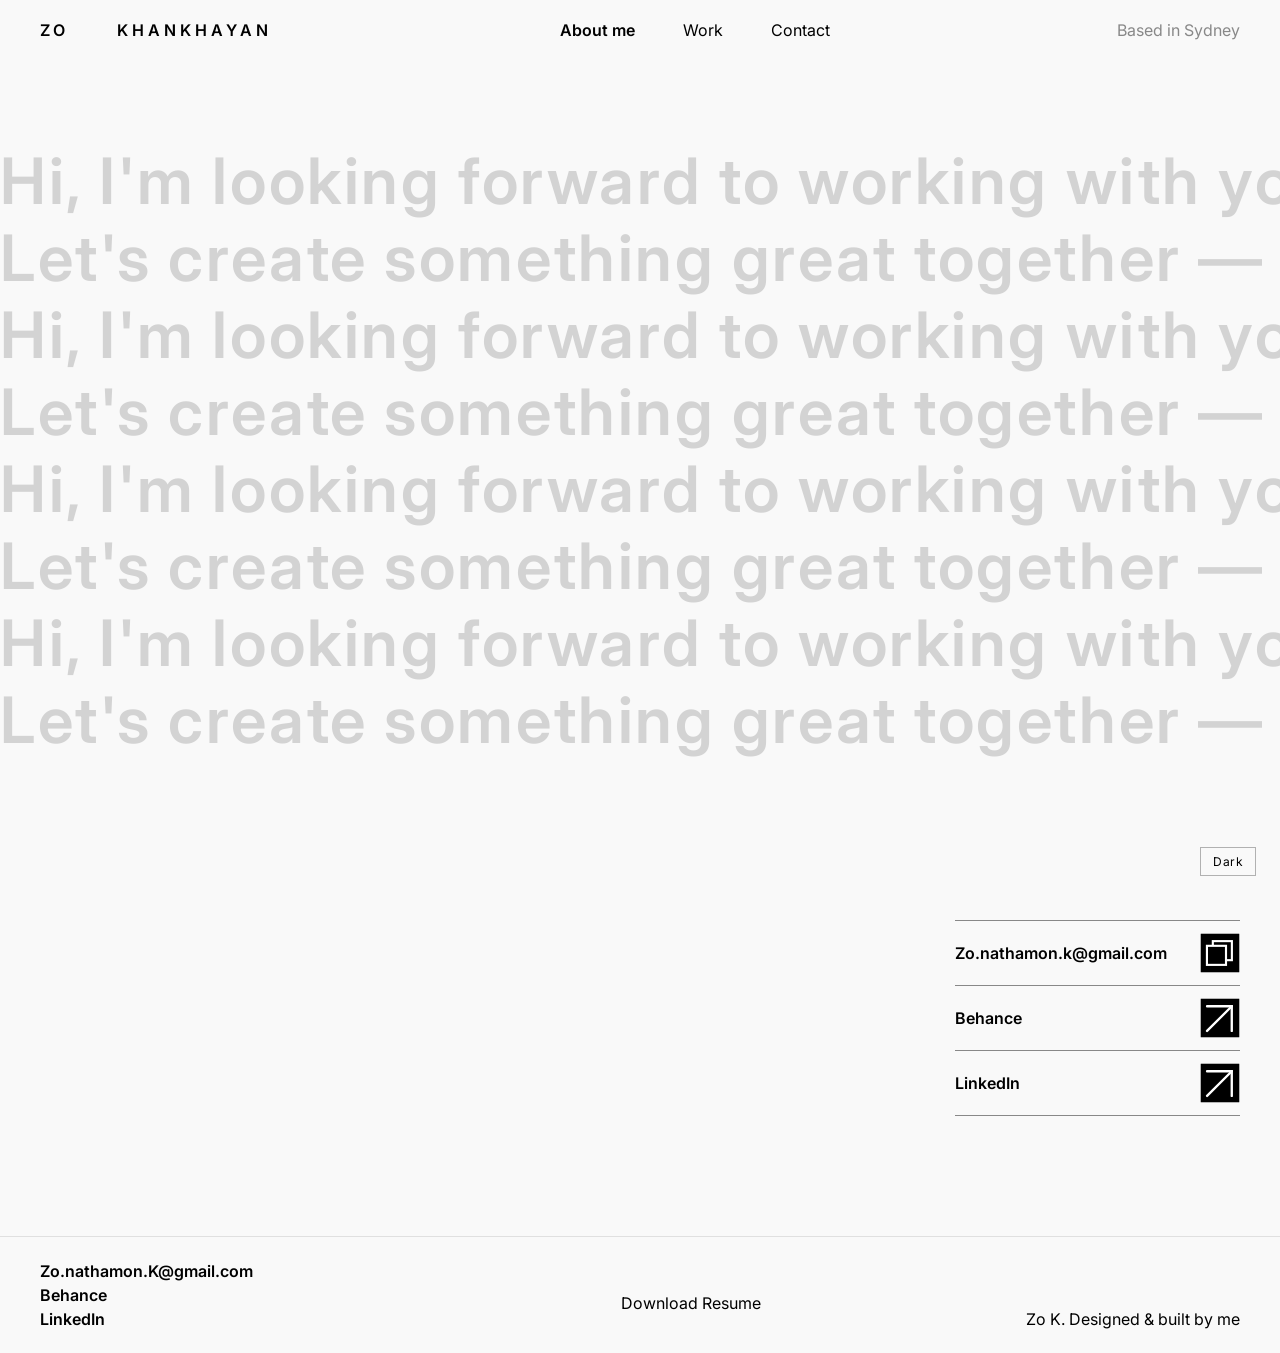
==== contact.html @ 9f874d8a "amend contact" ====
<!DOCTYPE html>
<html lang="en">

<head>
  <meta charset="UTF-8" />
  <meta name="viewport" content="width=device-width, initial-scale=1.0" />
  <title>Contact — Zo Khankhayan</title>
  <link href="https://fonts.googleapis.com/css2?family=Inter:wght@400;600&display=swap" rel="stylesheet" />
  <link rel="stylesheet" href="styles.css" />
  <style>
    /* ── Marquee zone — full width, vertically centered ── */
    .marquee-zone {
      width: 100%;
      display: flex;
      flex-direction: column;
      justify-content: center;
      gap: 0;
      padding: 20px 0;
      min-height: calc(100vh - 120px);
      overflow: hidden;
    }

    .marquee-track {
      display: flex;
      white-space: nowrap;
      animation: marquee-left 18s linear infinite;
    }

    .marquee-track.reverse {
      animation: marquee-right 18s linear infinite;
    }

    .marquee-track span {
      font-family: var(--font-family);
      font-size: clamp(32px, 5vw, 72px);
      font-weight: 600;
      color: var(--blue-900);
      opacity: 0.15;
      padding-right: 80px;
      transition: color 0.3s ease, opacity 0.3s ease;
      letter-spacing: 0.04em;
    }

    .marquee-zone:hover .marquee-track {
      animation-play-state: paused;
    }

    .marquee-zone:hover .marquee-track span {
      opacity: 0.6;
    }

    @keyframes marquee-left {
      from {
        transform: translateX(0);
      }

      to {
        transform: translateX(-50%);
      }
    }

    @keyframes marquee-right {
      from {
        transform: translateX(-50%);
      }

      to {
        transform: translateX(0);
      }
    }

    /* ── Contact details — below marquee ── */
    .contact-section {
      padding: 80px var(--margin) 120px;
      display: grid;
      grid-template-columns: repeat(12, 1fr);
      column-gap: var(--gutter);
    }

   .contact-details {
  grid-column: 10 / 13;
  display: flex;
  flex-direction: column;
  gap: 0;
  border-bottom: 1px solid var(--gray-500);
}

    .contact-item {
  display: flex;
  align-items: center;
  justify-content: space-between;
  width: 100%;
  border-top: 1px solid var(--gray-500);
  padding: 12px 0;
}

    .contact-item a,
    .contact-item span {
      font-family: var(--font-family);
      font-size: 16px;
      font-weight: 600;
      color: var(--blue-900);
      text-decoration: none;
      transition: opacity 0.2s ease, color 0.3s ease;
    }

    .contact-item a:hover {
      opacity: 0.6;
    }

    .contact-icon-box {
      width: 40px;
      height: 40px;
      background: var(--blue-900);
      border: 0.5px solid var(--blue-000);
      display: flex;
      align-items: center;
      justify-content: center;
      flex-shrink: 0;
      text-decoration: none;
      transition: background 0.3s ease, opacity 0.2s ease;
    }

    .contact-icon-box:hover {
      opacity: 0.7;
    }

    .contact-icon-box .inner {
      width: 18px;
      height: 18px;
      border: 1.8px solid var(--blue-000);
      display: block;
    }

    /* ── Responsive ── */
    @media (max-width: 900px) {
      .contact-details {
        grid-column: 1 / -1;
      }
    }

    @media (max-width: 480px) {
      .marquee-track span {
        font-size: 24px;
      }

      .contact-section {
        padding: 48px var(--margin) 80px;
      }
    }
  </style>
</head>

<body>

  <!-- NAV -->
    <nav class="nav">
  <a href="index.html" class="nav__logo text-h2">ZO&nbsp;&nbsp;&nbsp;&nbsp;&nbsp;&nbsp;KHANKHAYAN</a>
  
  <ul class="nav__links">
    <li><a href="index.html" class="text-h2 active">About me</a></li>
    <li><a href="work.html" class="text-h2-regular">Work</a></li>
    <li><a href="contact.html" class="text-h2-regular">Contact</a></li>
  </ul>

  <span class="nav__location text-h2-regular">Based in Sydney</span>

  <!-- hamburger — inside nav, same row as logo -->
  <img src="files/ICON/Icon-Hamburger.svg" class="hamburger" id="hamburger" aria-label="Menu" />

</nav>

<!-- fullscreen mobile menu — outside nav -->
<div class="mobile-menu" id="mobile-menu">
  <a href="index.html">About me</a>
  <a href="work.html">Work</a>
  <a href="contact.html">Contact</a>
  <span class="menu-location">Based in Sydney</span>
</div>

  <!-- ════ MARQUEE — full width, center screen ════ -->
  <div class="marquee-zone">

    <div class="marquee-track">
      <span>Hi, I'm looking forward to working with you —</span>
      <span>Hi, I'm looking forward to working with you —</span>
      <span>Hi, I'm looking forward to working with you —</span>
      <span>Hi, I'm looking forward to working with you —</span>
    </div>

    <div class="marquee-track reverse">
      <span>Let's create something great together —</span>
      <span>Let's create something great together —</span>
      <span>Let's create something great together —</span>
      <span>Let's create something great together —</span>
    </div>

    <div class="marquee-track">
      <span>Hi, I'm looking forward to working with you —</span>
      <span>Hi, I'm looking forward to working with you —</span>
      <span>Hi, I'm looking forward to working with you —</span>
      <span>Hi, I'm looking forward to working with you —</span>
    </div>

    <div class="marquee-track reverse">
      <span>Let's create something great together —</span>
      <span>Let's create something great together —</span>
      <span>Let's create something great together —</span>
      <span>Let's create something great together —</span>
    </div>

    <div class="marquee-track">
      <span>Hi, I'm looking forward to working with you —</span>
      <span>Hi, I'm looking forward to working with you —</span>
      <span>Hi, I'm looking forward to working with you —</span>
      <span>Hi, I'm looking forward to working with you —</span>
    </div>

    <div class="marquee-track reverse">
      <span>Let's create something great together —</span>
      <span>Let's create something great together —</span>
      <span>Let's create something great together —</span>
      <span>Let's create something great together —</span>
    </div>

    <div class="marquee-track">
      <span>Hi, I'm looking forward to working with you —</span>
      <span>Hi, I'm looking forward to working with you —</span>
      <span>Hi, I'm looking forward to working with you —</span>
      <span>Hi, I'm looking forward to working with you —</span>
    </div>

    <div class="marquee-track reverse">
      <span>Let's create something great together —</span>
      <span>Let's create something great together —</span>
      <span>Let's create something great together —</span>
      <span>Let's create something great together —</span>
    </div>

  </div>

  <!-- ════ CONTACT DETAILS — below ════ -->
  <div class="contact-section">
    <div class="contact-details">


      <div class="contact-item">
        <span class="h2 email-label">Zo.nathamon.k@gmail.com</span>
        <button onclick="copyEmail()" class="contact-icon-box" id="copy-btn">
          <img src="files/ICON/Icon-copy.svg" width="40" height="40" alt="copy" />
        </button>
      </div>

      <div class="contact-item">
        <span class="h2">Behance</span>
        <a href="https://www.behance.net/Zo_Khankhayan" target="_blank" class="contact-icon-box">
          <img src="files/ICON/Icon-go.svg" width="40" height="40" alt="go" />
        </a>
      </div>

      <div class="contact-item">
        <a href="https://www.linkedin.com/in/zo-khankhayan-32413b2a5" target="_blank" class="h2">LinkedIn</a>
        <a href="https://www.linkedin.com/in/zo-khankhayan-32413b2a5" target="_blank" class="contact-icon-box">
          <img src="files/ICON/Icon-go.svg" width="40" height="40" alt="go" />
        </a>
      </div>

    </div>
  </div>

  <!-- ════ FOOTER ════ -->
   <footer class="reveal anim-fade-up">
      <div class="footer-contact">
        <div class="footer-contact-row"><span><a href="/cdn-cgi/l/email-protection" class="__cf_email__"
              data-cfemail="8bd1e4a5c5eaffe3eae6e4e5a5c0cbece6eae2e7a5e8e4e6">Zo.nathamon.K@gmail.com</a></span></div>
        <div class="footer-contact-row"><a href="https://www.behance.net/Zo_Khankhayan" target="_blank">Behance</a>
        </div>
        <div class="footer-contact-row"><a href="https://www.linkedin.com/in/zo-khankhayan-32413b2a5"
            target="_blank">LinkedIn</a></div>
      </div>
      <div class="footer-dl">
        <a target="_blank" href="./files/260411_RESUME_ZO KHANKHAYAN_UXUI.pdf">Download Resume</a>
      </div>
      <div class="footer-copy">Zo K. Designed &amp; built by me</div>
    </footer>

  

  <!-- ════ THEME TOGGLE ════ -->
  <button id="theme-toggle">Dark</button>

  <!-- ════ CUSTOM CURSOR ════ -->
  <div id="cursor"></div>

  <script>
    const observer = new IntersectionObserver((entries) => {
      entries.forEach(entry => {
        if (entry.isIntersecting) entry.target.classList.add('is-visible');
        else entry.target.classList.remove('is-visible');
      });
    }, { threshold: 0.12 });
    document.querySelectorAll('.reveal').forEach(el => observer.observe(el));

    const toggle = document.getElementById('theme-toggle');
    if (localStorage.getItem('theme') === 'dark') {
      document.body.classList.add('dark');
      toggle.textContent = 'Light';
    }
    toggle.addEventListener('click', () => {
      const isDark = document.body.classList.toggle('dark');
      toggle.textContent = isDark ? 'Light' : 'Dark';
      localStorage.setItem('theme', isDark ? 'dark' : 'light');
    });

    const cursor = document.getElementById('cursor');
    let mx = -100, my = -100, cx = -100, cy = -100;
    document.addEventListener('mousemove', e => { mx = e.clientX; my = e.clientY; });
    document.addEventListener('mousedown', () => cursor.classList.add('clicking'));
    document.addEventListener('mouseup', () => cursor.classList.remove('clicking'));
    function lerp(a, b, t) { return a + (b - a) * t; }
    function animateCursor() {
      cx = lerp(cx, mx, 0.18);
      cy = lerp(cy, my, 0.18);
      cursor.style.left = cx + 'px';
      cursor.style.top = cy + 'px';
      requestAnimationFrame(animateCursor);
    }
    animateCursor();

    function copyEmail() {
  navigator.clipboard.writeText('Zo.nathamon.k@gmail.com');
  const label = document.querySelector('.email-label');
  label.textContent = 'Copied!';
  setTimeout(() => label.textContent = 'Zo.nathamon.k@gmail.com', 2000);
}
  </script>


<script>
  const hamburger  = document.getElementById('hamburger');
  const mobileMenu = document.getElementById('mobile-menu');

  hamburger.addEventListener('click', () => {
    hamburger.classList.toggle('open');
    mobileMenu.classList.toggle('open');
  });

  mobileMenu.querySelectorAll('a').forEach(link => {
    link.addEventListener('click', () => {
      hamburger.classList.remove('open');
      mobileMenu.classList.remove('open');
    });
  });
</script>

</body>

</html>
---- styles.css ----
/* =============================================
   DESIGN TOKENS — LIGHT MODE
   ============================================= */
:root {
  --gray-000: #FFFFFF;
  --gray-200: #F9F9F9;
  --gray-500: #888888;
  --gray-900: #000000;
  --rule-color: #b1b1b1;
  --footer-rule: #E0E0E0;

  --font-family: 'Inter', sans-serif;

  --h1-size: 96px;
  --h2-size: 16px;
  --h4-size: 12px;

  --margin: 40px;
  --gutter: 20px;
  --col-width: calc((100% - (var(--margin) * 2) - (var(--gutter) * 11)) / 12);
}

/* =============================================
   DESIGN TOKENS — DARK MODE
   ============================================= */
body.dark {
  --gray-000: #000000;
  --gray-200: #000000;
  --gray-500: #777777;
  --gray-900: #F0F0F0;
  --rule-color: #333333;
  --footer-rule: #2a2a2a;
}

.page-light {
  background: (--gray-200);
}

/* =============================================
   RESET & BASE
   ============================================= */
*, *::before, *::after {
  box-sizing: border-box;
  margin: 0;
  padding: 0;
  cursor: none !important;
}

html { font-size: 16px; }

body {
  font-family: var(--font-family);
  background: var(--gray-200);
  color: var(--gray-900);
  overflow-x: hidden;
  transition: background 0.3s ease, color 0.3s ease;
}




/* =============================================
   CUSTOM CURSOR
   ============================================= */
#cursor {
  position: fixed;
  top: 0;
  left: 0;
  width: 24px;
  height: 24px;
  border-radius: 50%;
  background: #ff3300;
  pointer-events: none;
  z-index: 99999;
  transform: translate(-50%, -50%);
  will-change: left, top;
  mix-blend-mode: multiply;
}

body.dark #cursor { mix-blend-mode: difference; }
#cursor.clicking  { transform: translate(-50%, -50%) scale(0.82); }

/* =============================================
   BUTTON
   ============================================= */

/* Primary — black fill */
.btn-primary {
  display: inline-flex;
  align-items: center;
  justify-content: center;
  background: var(--gray-900);
  color: var(--gray-000);
  font-family: var(--font-family);
  font-size: var(--h2-size);
  font-weight: 400;
  padding: 10px 10px;
  border: none;
  letter-spacing: 0.02em;
  text-decoration: none;
  transition: opacity 0.2s ease, background 0.3s ease;
}

body.dark .btn-primary {
  background: transparent;
  color: var(--blue-900);
  border: 1px solid var(--gray-900);
}

.btn-primary:hover { opacity: 0.7; }

/* Secondary — outlined */
.btn-secondary {
  display: inline-flex;
  align-items: center;
  justify-content: center;
  background: transparent;
  color: var(--gray-900);
  font-family: var(--font-family);
  font-size: var(--h2-size);
  font-weight: 400;
  padding: 10px 10px;
  border: 1px solid var(--gray-900);
  letter-spacing: 0.02em;
  text-decoration: none;
  transition: background 0.2s ease, color 0.2s ease, border-color 0.3s ease;
}

.btn-secondary:hover {
  background: var(--gray-900);
  color: var(--gray-000);
}

/* =============================================
   Icon
   ============================================= */
.nav-arrows {
  display: flex;
}

/* =============================================
   TYPOGRAPHY
   ============================================= */
.h1 {
  font-weight: 600;
  font-size: clamp(32px, 4.44vw, 64px);
  color: var(--gray-900);
  line-height: 1;
}

.h2    { font-weight: 600; font-size: 16px;  color: var(--gray-900); }
.h3    { font-weight: 600; font-size: 16px;  color: var(--gray-900); }
.h4    { font-weight: 400; font-size: 12px;  color: var(--gray-500); }

.body {
  font-weight: 400;
  font-size: 16px;
  color: var(--gray-900);
  line-height: 1.6;
}

.muted { color: var(--gray-500); }

/* page 2 typography aliases → same tokens */
.text-h1 {
  font-size: var(--h1-size);
  font-weight: 600;
  color: var(--gray-900);
  line-height: 1.1;
}

.text-h2         { font-size: var(--h2-size); font-weight: 600; color: var(--gray-900); }
.text-h2-regular { font-size: var(--h2-size); font-weight: 400; color: var(--gray-900); }
.text-h4         { font-size: var(--h4-size); font-weight: 400; color: var(--gray-500); }

/* =============================================
   LAYOUT
   ============================================= */
.page-shell {
  max-width: 1920px;
  margin: 0 auto;
  padding: 0 var(--margin);
}

/* page 2 wrapper */
.page-wrapper {
  width: 100%;
  max-width: 1920px;
  margin: 0 auto;
  background: var(--gray-200);
  transition: background 0.3s ease;
}

.page-grid {
  display: grid;
  grid-template-columns: repeat(12, 1fr);
  column-gap: var(--gutter);
}

.rule-grid {
  grid-column: 3 / 13;
  border: none;
  border-top: 1px solid var(--rule-color);
}

.rule-grid-top {
  grid-column: 3 / 13;
  border: none;
  border-top: 1px solid var(--rule-color);
  margin-top: 150px;
}

.rule-grid-bottom {
  grid-column: 6 / 13;
  border: none;
  margin-bottom: 300px;
}

/* =============================================
   NAV — PAGE 1 (grid-based)
   ============================================= */
nav {
  position: sticky;
  top: 0;
  z-index: 100;
  background: var(--gray-200);
  transition: background 0.3s ease;
  max-width: 1920px;
  margin: 0 auto;
  padding: 34px var(--margin);
  display: grid;
  grid-template-columns: repeat(12, 1fr);
  column-gap: var(--gutter);
  align-items: center;
  animation: fadeIn 0.6s ease both;
}

.nav-logo {
  grid-column: 1 / 3;
  font-weight: 600;
  font-size: 16px;
  white-space: nowrap;
  color: var(--gray-900);
  text-decoration: none;
}

.nav-links {
  grid-column: 6 / 9;
  display: flex;
  gap: clamp(12px, 2.5vw, 36px);
  flex-wrap: wrap;
}

.nav-links a {
  text-decoration: none;
  color: var(--gray-900);
  font-size: 16px;
  transition: opacity 0.2s ease;
}

.nav-links a:hover { opacity: 0.6; }

.nav-loc {
  grid-column: 10 / 13;
  font-size: 16px;
  color: var(--gray-500);
  text-align: right;
}

/* =============================================
   NAV — PAGE 2 (flex-based)
   ============================================= */
.nav {
  position: sticky;
  top: 0;
  z-index: 100;
  background: var(--gray-200);
  transition: background 0.3s ease;
  display: flex;
  align-items: center;
  justify-content: space-between;
  padding: 20px var(--margin);
  width: 100%;
}

.nav__logo {
  font-size: var(--h2-size);
  font-weight: 600;
  color: var(--gray-900);
  letter-spacing: 0.25em;
  text-decoration: none;
  transition: color 0.3s ease;
}

.nav__links {
  display: flex;
  align-items: center;
  gap: 48px;
  list-style: none;
}

.nav__links a {
  font-size: var(--h2-size);
  font-weight: 400;
  color: var(--gray-900);
  text-decoration: none;
  transition: opacity 0.2s ease, color 0.3s ease;
}

.nav__links a:hover  { opacity: 0.6; }
.nav__links a.active { font-weight: 600; }

.nav__location {
  font-size: var(--h2-size);
  font-weight: 400;
  color: var(--gray-500);
  transition: color 0.3s ease;
}

/* =============================================
   HERO — PAGE 1
   ============================================= */
.hero-row { padding: clamp(32px, 5vw, 80px) 0; align-items: center; }

.hero-num {
  grid-column: 1;
  align-self: start;
  padding: clamp(24px, 5vw, 24px) 0 clamp(16px, 3vw, 24px);
}

.hero-name {
  grid-column: 3 / 10;
  font-weight: 600;
  font-size: clamp(16px, 4.44vw, 64px);
  color: var(--gray-900);
  line-height: 1.32;
  margin-top: 14px;
  margin-bottom: 14px;
}

.hero-img {
  grid-column: 11 / 13;
  width: 100%;
  object-fit: contain;
  align-self: start;
  padding: clamp(24px, 5vw, 24px) 0 clamp(16px, 3vw, 24px);
}

.project-img-full {
  grid-column: 1 / 13;
  width: 100%;
  height: 100%;
  display: block;
  object-fit: cover;
}

/* =============================================
   HERO — PAGE 2
   ============================================= */
.hero, .section-heading { padding: 10px var(--margin) 10px; }

.hero__title {
  font-size: var(--h1-size);
  font-weight: 600;
  color: var(--gray-900);
  line-height: 1.1;
  letter-spacing: -0.01em;
  transition: color 0.3s ease;
  padding-top: 80px;
  padding-bottom: 80px;
}

/* =============================================
   BIO
   ============================================= */
.bio-wrap {
  grid-column: 3 / 13;
  padding: clamp(12px, 4vw, 40px) 0;
  display: flex;
  flex-direction: column;
  gap: 24px;
}

.bio-wrap .body { text-align: justify; }

/* =============================================
   SECTION HEADER
   ============================================= */
.sec-num {
  grid-column: 1;
  align-self: end;
  padding: clamp(200px, 5vw, 24px) 0 clamp(16px, 3vw, 24px);
  
}

.sec-title {
  grid-column: 3 / 13;
  font-weight: 600;
  font-size: clamp(24px, 4.44vw, 64px);
  color: var(--gray-900);
  line-height: 1;
  padding: clamp(200px, 5vw, 24px) 0 clamp(16px, 3vw, 24px);
  align-self: end;
}

/* =============================================
   PERSONAL DETAILS
   ============================================= */
.det-label {
  grid-column: 3 / 5;
  font-weight: 600;
  font-size: 16px;
  align-self: start;
  padding-bottom: 20px;
  padding-top: 24px;
}

.det-val-a    { grid-column: 7 / 9;  padding-top: 24px; }
.det-val-b    { grid-column: 10 / 12; padding-top: 24px; }
.det-val-full { grid-column: 7 / 13; padding-top: 24px; }
.det-spacer   { grid-column: 3 / 13; height: 16px; }
.det-section-end { padding-bottom: clamp(24px, 4vw, 64px); }

/* =============================================
   EXPERIENCE ENTRY
   ============================================= */
.entry-date {
  grid-column: 3;
  padding: clamp(24px, 3vw, 24px) 0;
  align-self: start;
}

.entry-date .h4 { margin-top: 4px; }

.entry-tag {
  grid-column: 5 / 7;
  padding: clamp(24px, 3vw, 24px) 0;
  font-size: 14px;
  line-height: 1.6;
  align-self: start;
  color: var(--gray-900);
}

.entry-content {
  grid-column: 7 / 13;
  padding: clamp(24px, 3vw, 24px) 0;
  align-self: start;
}

.entry-content .h2   { margin-bottom: 10px; }
.entry-content .body { text-align: justify; }
.entry-content .skills {
  font-weight: 600;
  font-size: 16px;
  margin-top: 24px;
  color: var(--gray-900);
}

/* =============================================
   SKILL ROWS
   ============================================= */
.skill-label {
  grid-column: 3 / 7;
  font-weight: 600;
  font-size: 16px;
  padding: clamp(24px, 3vw, 24px) 0;
  align-self: start;
  color: var(--gray-900);
}

.skill-grid {
  grid-column: 7 / 13;
  display: grid;
  grid-template-columns: repeat(6, 1fr);
  column-gap: 0;
  row-gap: clamp(24px, 2vw, 24px);
  padding: clamp(24px, 3vw, 24px) 0;
  align-self: start;
}

.skill-item {
  grid-column: span 2;
  display: flex;
  align-items: center;
  gap: 12px;
}

.badge {
  width: 48px;
  height: 48px;
  flex-shrink: 0;
  background: var(--gray-900);
  color: var(--gray-000);
  font-weight: 600;
  font-size: 16px;
  display: flex;
  align-items: center;
  justify-content: center;
  text-align: center;
  transition: transform 0.2s cubic-bezier(0.22, 1, 0.36, 1), background 0.2s ease;
}

.badge:hover { transform: scale(1.08); background: #444; }

.skill-item-text .h2 { font-size: 16px; }
.skill-item-text .h4 { margin-top: 2px; font-size: 11px; }

/* =============================================
   PROJECT GRID & CARD (page 2)
   ============================================= */
.project-section { padding: 0 var(--margin) 80px; }

.project-grid {
  display: grid;
  grid-template-columns: 1fr 1fr;
  gap: var(--gutter);
}

.project-card { display: flex; flex-direction: column; }

.project-card__header {
  display: flex;
  align-items: center;
  justify-content: space-between;
  margin-bottom: 8px;
}

.project-card__label {
  font-size: var(--h2-size);
  font-weight: 400;
  color: var(--gray-900);
  transition: color 0.3s ease;
}

.project-card__tags { display: flex; gap: 4px; }

.project-card__tag {
  background-color: var(--rule-color);
  padding: 2px 0;
  width: 92px;
  text-align: center;
  font-size: var(--h4-size);
  font-weight: 400;
  color: var(--gray-900);
  transition: background-color 0.3s ease, color 0.3s ease;
}

.project-card__image {
  width: 100%;
  aspect-ratio: 680 / 500;
  object-fit: cover;
  display: block;
  background-color: var(--rule-color);
  transition: background-color 0.3s ease;
}

.back-to-top-wrap {
  grid-column: 1 / 13;
  display: flex;
  justify-content: space-between;
  align-items: center;
  padding: 40px 0 40px;
}

.project-card a {
  display: block;
  overflow: hidden;
}

.project-card__image {
  width: 100%;
  aspect-ratio: 680 / 500;
  object-fit: cover;
  display: block;
  background-color: var(--rule-color);
  will-change: transform;
  transform: translateZ(0);
  transition: transform 0.6s cubic-bezier(0.22, 1, 0.36, 1);
}

.project-card a:hover .project-card__image {
  transform: scale(1.04) translateZ(0);
}
/* =============================================
   FOOTER
   ============================================= */
footer {
  max-width: 1920px;
  margin: 0 auto;
  padding: clamp(24px, 5vw, 24px) var(--margin);
  display: grid;
  grid-template-columns: repeat(12, 1fr);
  column-gap: var(--gutter);
  border-top: 1px solid var(--footer-rule);
  align-items: start;
  transition: border-color 0.3s ease;
}

.footer-contact {
  grid-column: 1 / 6;
  display: flex;
  flex-direction: column;
  gap: 4px;
}

.footer-contact-row { display: flex; gap: 12px; }
.footer-contact-row span:first-child { min-width: 72px; }

.footer-contact a,
.footer-contact span {
  font-size: 16px;
  font-weight: 600;
  color: var(--gray-900);
  text-decoration: none;
  transition: opacity 0.2s ease, color 0.3s ease;
}

.footer-contact a:hover { opacity: 0.5; }

.footer-dl {
  grid-column: 6 / 9;
  display: flex;
  flex-direction: column;
  align-items: center;
  gap: 4px;
  margin-top: 32px;
}

.footer-dl a {
  text-decoration: none;
  color: var(--gray-900);
  font-size: 16px;


  grid-column: 1 / 13;
  display: flex;
  justify-content: center;

  transition: opacity 0.2s ease, color 0.3s ease;
}

.footer-dl a:hover { opacity: 0.5; }

.footer-copy {
  grid-column: 9 / 13;
  text-align: right;
  font-size: 16px;
  align-self: flex-end;
  color: var(--gray-900);
  transition: color 0.3s ease;
}

/* =============================================
   THEME TOGGLE
   ============================================= */
#theme-toggle {
  position: fixed;
  bottom: 24px;
  right: 24px;
  z-index: 99998;
  background: none;
  border: 1px solid var(--rule-color);
  color: var(--gray-900);
  font-family: var(--font-family);
  font-size: 12px;
  font-weight: 400;
  padding: 6px 12px;
  transition: border-color 0.2s ease, color 0.2s ease, background 0.2s ease;
  letter-spacing: 0.04em;
}

#theme-toggle:hover {
  background: var(--gray-900);
  color: var(--gray-200);
}

/* =============================================
   ANIMATIONS
   ============================================= */
@keyframes slideUp {
  from { opacity: 0; transform: translateY(36px); }
  to   { opacity: 1; transform: translateY(0); }
}
@keyframes fadeIn {
  from { opacity: 0; }
  to   { opacity: 1; }
}
@keyframes fadeUp {
  from { opacity: 0; transform: translateY(16px); }
  to   { opacity: 1; transform: translateY(0); }
}
@keyframes slideInLeft {
  from { opacity: 0; transform: translateX(-24px); }
  to   { opacity: 1; transform: translateX(0); }
}
@keyframes slideInRight {
  from { opacity: 0; transform: translateX(24px); }
  to   { opacity: 1; transform: translateX(0); }
}
@keyframes scaleIn {
  from { opacity: 0; transform: scale(0.92); }
  to   { opacity: 1; transform: scale(1); }
}

.reveal { opacity: 0; }

.reveal.anim-slide-up.is-visible { animation: slideUp      1.1s  cubic-bezier(0.16, 1, 0.3, 1)    forwards; }
.reveal.anim-fade.is-visible     { animation: fadeIn       0.5s  ease                               forwards; }
.reveal.anim-fade-up.is-visible  { animation: fadeUp       0.6s  cubic-bezier(0.22, 1, 0.36, 1)    forwards; }
.reveal.anim-left.is-visible     { animation: slideInLeft  0.55s cubic-bezier(0.22, 1, 0.36, 1)    forwards; }
.reveal.anim-right.is-visible    { animation: slideInRight 0.55s cubic-bezier(0.22, 1, 0.36, 1)    forwards; }
.reveal.anim-scale.is-visible    { animation: scaleIn      0.6s  cubic-bezier(0.22, 1, 0.36, 1)    forwards; }
.reveal.anim-rule.is-visible     { animation: fadeIn       0.4s  ease                               forwards; }

.delay-1 { animation-delay: 0.08s !important; }
.delay-2 { animation-delay: 0.16s !important; }
.delay-3 { animation-delay: 0.24s !important; }
.delay-4 { animation-delay: 0.32s !important; }
.delay-5 { animation-delay: 0.40s !important; }

/* =============================================
   RESPONSIVE — 1440px
   ============================================= */
@media (max-width: 1440px) {
  :root { --h1-size: 80px; }
}

/* =============================================
   RESPONSIVE — 1280px
   ============================================= */
@media (max-width: 1280px) {
  :root { --h1-size: 72px; }
}

/* =============================================
   RESPONSIVE — 1024px
   ============================================= */
@media (max-width: 1024px) {
  :root { --h1-size: 56px; --margin: 24px; }
  .nav__links { gap: 32px; }
}

/* =============================================
   RESPONSIVE — 900px
   ============================================= */
@media (max-width: 900px) {
  .page-grid { grid-template-columns: repeat(8, 1fr); }

  nav {
    grid-template-columns: repeat(8, 1fr);
    padding: 24px var(--margin);
  }

  .nav-logo  { grid-column: 1 / 3; font-size: 12px; }
  .nav-links { grid-column: 3 / 7; }
  .nav-links a { font-size: 12px; }
  .nav-loc   { display: none; }

  .h1, .sec-title, .sec-num, .hero-name { font-size: 32px; }
  .sec-title { padding: clamp(24px, 3vw, 24px) 0 clamp(12px, 2vw, 16px); }
  .sec-num   { padding: clamp(24px, 3vw, 24px) 0 clamp(12px, 2vw, 16px); }

  .h2, .h3, .body, .skill-label,
  .skill-item-text .h2, .det-label,
  .entry-content .skills, .nav-logo { font-size: 12px; }

  .rule-grid        { grid-column: 1 / -1; }
  .rule-grid-top    { grid-column: 1 / -1; margin-top: 100px; }
  .rule-grid-bottom { grid-column: 1 / -1; margin-bottom: 100px; }

  .hero-num  { grid-column: 1; padding: clamp(10px, 3vw, 10px) 0 clamp(0px, 2vw, 16px); }
  .hero-name { grid-column: 2 / 7; margin-top: 10px; margin-bottom: 10px; }
  .hero-img  { grid-column: 7 / 9; padding: clamp(10px, 3vw, 10px) 0 clamp(0px, 2vw, 16px); }

  .bio-wrap  { grid-column: 1 / -1; }
  .sec-num   { grid-column: 1; align-self: end; }
  .sec-title { grid-column: 2 / -1; align-self: end; }

  .det-label    { grid-column: 1 / 3; }
  .det-val-a    { grid-column: 3 / 6; }
  .det-val-b    { grid-column: 6 / 9; }
  .det-val-full { grid-column: 3 / -1; }
  .det-spacer   { grid-column: 1 / -1; }

  .entry-date    { grid-column: 1 / 3; }
  .entry-tag     { grid-column: 3 / 5; font-size: 12px; }
  .entry-content { grid-column: 5 / -1; font-size: 12px; }

  .skill-label { grid-column: 1 / 3; }
  .skill-grid  { grid-column: 3 / -1; grid-template-columns: repeat(6, 1fr); }

  footer          { grid-template-columns: repeat(8, 1fr); }
  .footer-contact { grid-column: 1 / 5; font-size: 12px; }
  .footer-dl      { grid-column: 5 / 7; }
  .footer-dl a    { font-size: 12px; }
  .footer-copy    { grid-column: 7 / -1; font-size: 12px; }
}

/* =============================================
   RESPONSIVE — 768px
   ============================================= */
@media (max-width: 768px) {
  :root { --h1-size: 40px; --margin: 20px; }

  .nav {
    flex-wrap: wrap;
    gap: 16px;
    padding-top: 24px;
    padding-bottom: 24px;
  }

  .nav__location { order: 3; width: 100%; }
  .project-grid  { grid-template-columns: 1fr; }

  footer          { grid-template-columns: 1fr; row-gap: 32px; }
  .footer-contact,
  .footer-dl,
  .footer-copy    { grid-column: 1 / -1; }
  .footer-dl      { align-items: flex-start; }
  .footer-copy    { text-align: left; }

  .btn-primary,
  .btn-secondary {
   padding: 6px 6px;
  }

  .nav-arrows img {
    width: 34px;
    height: 34px;
  }
}



/* =============================================
   RESPONSIVE — 482px
   ============================================= */
@media (max-width: 482px) {
  .page-grid { grid-template-columns: repeat(4, 1fr); }

  nav {
    grid-template-columns: repeat(4, 1fr);
    row-gap: 12px;
    padding: 20px var(--margin);
  }

  .nav-logo  { grid-column: 1 / 3; font-size: 12px; }
  .nav-links { grid-column: 1 / -1; }
  .nav-links a { font-size: 12px; }
  .nav-loc   { display: none; }

  .h1, .sec-title, .sec-num, .hero-name { font-size: 18px; }
  .sec-title { padding: 56px 0 12px; }
  .sec-num   { padding: 56px 0 12px; }

  .h2, .h3, .body, .skill-label,
  .skill-item-text .h2, .det-label,
  .entry-content .skills { font-size: 12px; }

  .body{ font-size: 12px; }

  .project-card__label{ font-size: 12px; 
  margin-right: 12px;}

  .rule-grid { grid-column: 1 / -1; }

  .hero-num  { grid-column: 1; padding: clamp(10px, 3vw, 24px) 0 clamp(0px, 2vw, 16px); }
  .hero-name { grid-column: 2 / 4; margin-top: 10px; margin-bottom: 10px; }
  .hero-img  { grid-column: 4 / 5; padding: clamp(10px, 3vw, 24px) 0 clamp(10px, 2vw, 16px); }

  .bio-wrap  { grid-column: 1 / -1; gap: 16px; }
  .sec-num   { grid-column: 1; }
  .sec-title { grid-column: 2 / -1; }

  .det-label    { grid-column: 1 / -1; padding-bottom: 8px; }
  .det-val-a    { grid-column: 1 / 3; padding-top: 0; }
  .det-val-b    { grid-column: 3 / -1; padding-top: 0; }
  .det-val-full { grid-column: 1 / -1; padding-top: 0; }
  .det-spacer   { grid-column: 1 / -1; height: 8px; }

  .entry-date    { grid-column: 1 / 2; padding-bottom: 0; }
  .entry-tag     { grid-column: 3 / -1; font-size: 12px; }
  .entry-content { grid-column: 1 / -1; padding-top: 8px; font-size: 12px; }

  .skill-label { grid-column: 1 / -1; padding-bottom: 0; }
  .skill-grid  { grid-column: 1 / -1; grid-template-columns: repeat(2, 1fr); row-gap: 16px; }
  .skill-item  { grid-column: span 1 !important; }

  .badge { width: 48px; height: 48px; font-size: 12px; }

  footer          { grid-template-columns: 1fr; row-gap: 20px; }
  .footer-contact,
  .footer-dl,
  .footer-copy    { grid-column: 1; }
  .footer-contact { font-size: 12px; }
  .footer-dl      { align-items: flex-start; margin-top: 0; }
  .footer-dl a    { font-size: 12px; }
  .footer-copy    { font-size: 12px; text-align: left; }

  .sec-num { padding-top: clamp(48px, 8vw, 80px); }
  
  .hero__title {
  padding-top: 40px;
  padding-bottom: 40px;
}


}


/* =============================================
   RESPONSIVE — 480px
   ============================================= */
@media (max-width: 480px) {
  :root { --h1-size: 32px; --margin: 16px; }
  .nav__links { gap: 20px; }
}


/* =============================================
   HAMBURGER MENU
   ============================================= */
@media (max-width: 1024px) {
  .hamburger      { display: flex; }
  .nav__links     { display: none; }
  .nav__location  { align-items: flex-end; }
}


.hamburger {
  display: none;
  flex-direction: column;
  gap: 5px;
  background: none;
  border: none;
  padding: 0px;
  z-index: 200;
}

.hamburger span {
  display: block;
  width: 24px;
  height: 2px;
  background: var(--gray-900);
  transition: transform 0.3s ease, opacity 0.3s ease, background 0.3s ease;
}

/* animate to X when open */
.hamburger.open span:nth-child(1) { transform: translateY(7px) rotate(45deg); }
.hamburger.open span:nth-child(2) { opacity: 0; }
.hamburger.open span:nth-child(3) { transform: translateY(-7px) rotate(-45deg); }

/* fullscreen overlay menu */
.mobile-menu {
  position: fixed;
  inset: 0;
  background: var(--gray-200);
  z-index: 150;
  display: flex;
  flex-direction: column;
  align-items:center;
  justify-content: center;
  padding: 0 var(--margin);
  gap: 16px;
  opacity: 0;
  pointer-events: none;
  transition: opacity 0.3s ease, background 0.3s ease;
}

.mobile-menu.open {
  opacity: 1;
  pointer-events: all;
}

.mobile-menu a {
  font-family: var(--font-family);
  font-size: clamp(12px, 6vw, 12px);
  font-weight: 600;
  color: var(--gray-900);
  text-decoration: none;
  transition: opacity 0.2s ease;
}

.your-element {
  border-bottom: 1px solid var(--gray-900);
  margin-left: calc(-1 * var(--margin));
  margin-right: calc(-1 * var(--margin));
  padding-left: var(--margin);
  padding-right: var(--margin);
}



.mobile-menu a:hover { opacity: 0.5; }

.mobile-menu .menu-location {
  font-size: 12px;
  font-weight: 400;
  color: var(--gray-500);
  margin-top: 24px;
}

/* show hamburger, hide nav links on mobile */
@media (max-width: 768px) {
  .hamburger      { display: flex; }
  .nav__links     { display: none; }
  .nav__location  { display: none; }
}
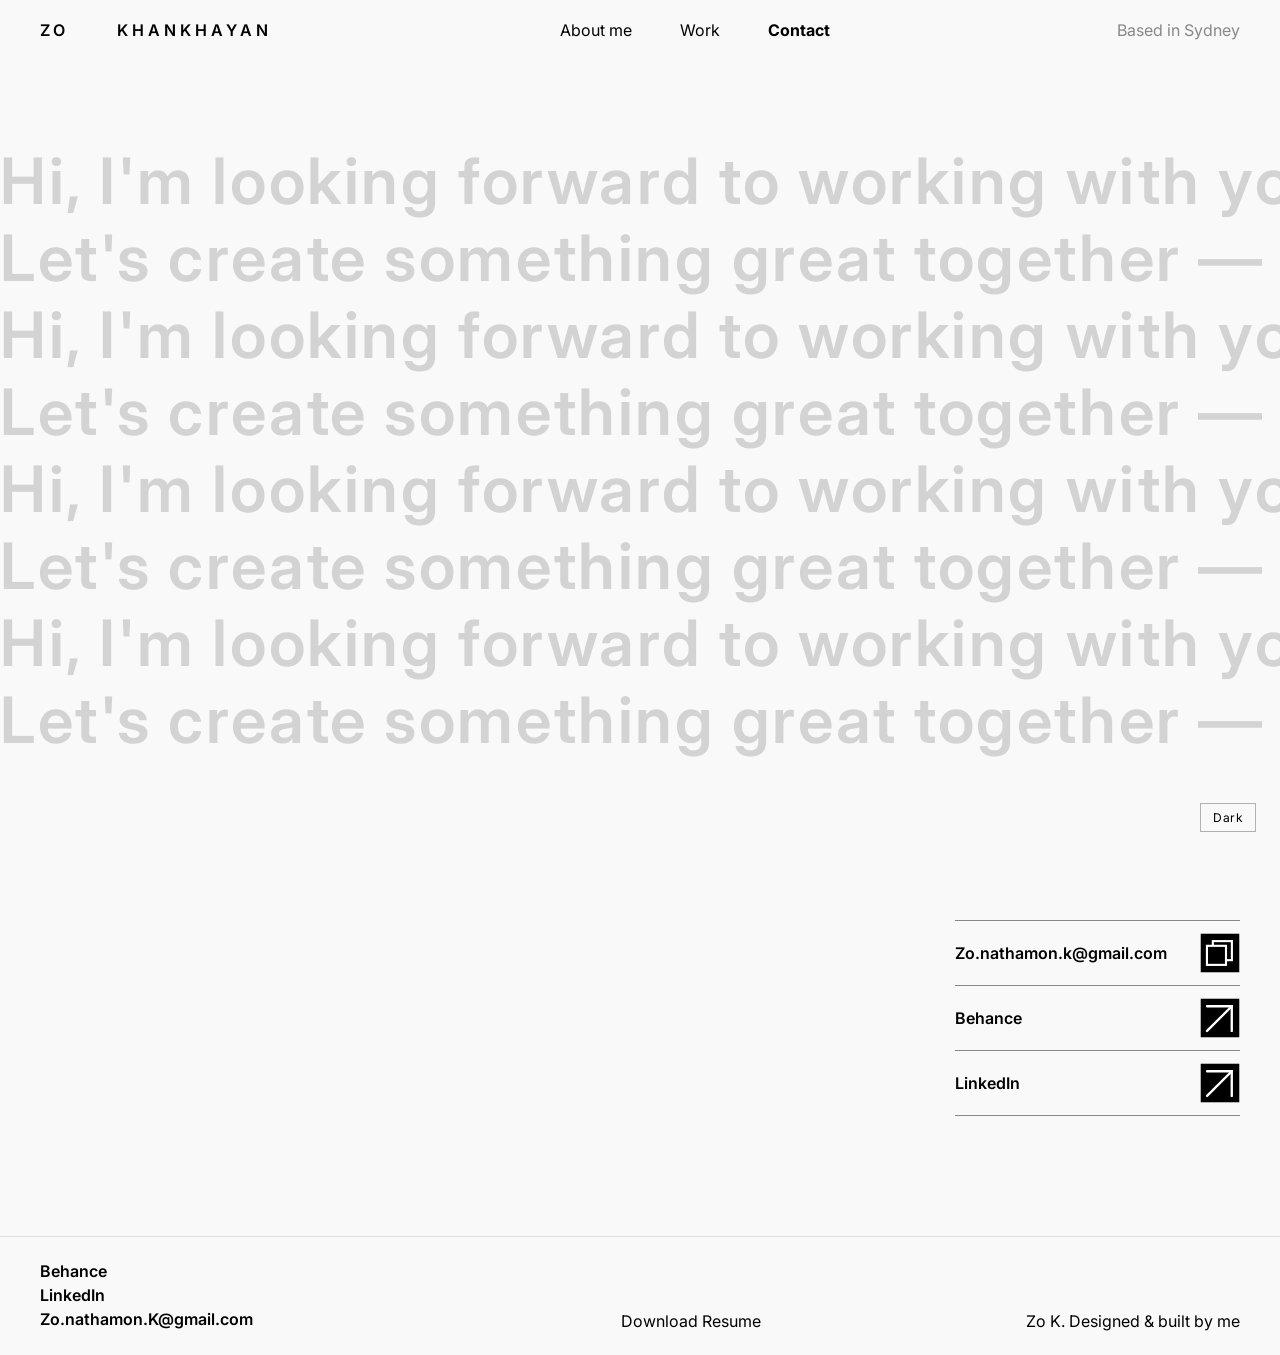
==== commit bdb689ef: "amend the contact link page" ====
--- a/contact.html
+++ b/contact.html
@@ -158,9 +158,9 @@
   <a href="index.html" class="nav__logo text-h2">ZO&nbsp;&nbsp;&nbsp;&nbsp;&nbsp;&nbsp;KHANKHAYAN</a>
   
   <ul class="nav__links">
-    <li><a href="index.html" class="text-h2 active">About me</a></li>
+    <li><a href="index.html" class="text-h2-regular">About me</a></li>
     <li><a href="work.html" class="text-h2-regular">Work</a></li>
-    <li><a href="contact.html" class="text-h2-regular">Contact</a></li>
+    <li><a href="contact.html" class="text-h2-active"><strong>Contact</strong></a></li>
   </ul>
 
   <span class="nav__location text-h2-regular">Based in Sydney</span>
@@ -270,19 +270,19 @@
 
   <!-- ════ FOOTER ════ -->
    <footer class="reveal anim-fade-up">
-      <div class="footer-contact">
-        <div class="footer-contact-row"><span><a href="/cdn-cgi/l/email-protection" class="__cf_email__"
-              data-cfemail="8bd1e4a5c5eaffe3eae6e4e5a5c0cbece6eae2e7a5e8e4e6">Zo.nathamon.K@gmail.com</a></span></div>
-        <div class="footer-contact-row"><a href="https://www.behance.net/Zo_Khankhayan" target="_blank">Behance</a>
-        </div>
-        <div class="footer-contact-row"><a href="https://www.linkedin.com/in/zo-khankhayan-32413b2a5"
-            target="_blank">LinkedIn</a></div>
+    <div class="footer-contact">
+
+      <div class="footer-contact-row"><a href="https://www.behance.net/Zo_Khankhayan" target="_blank">Behance</a>
       </div>
-      <div class="footer-dl">
-        <a target="_blank" href="./files/260411_RESUME_ZO KHANKHAYAN_UXUI.pdf">Download Resume</a>
-      </div>
-      <div class="footer-copy">Zo K. Designed &amp; built by me</div>
-    </footer>
+      <div class="footer-contact-row"><a href="https://www.linkedin.com/in/zo-khankhayan-32413b2a5"
+          target="_blank">LinkedIn</a></div>
+      <div class="footer-contact-row"><span>Zo.nathamon.K@gmail.com</span></div>
+    </div>
+    <div class="footer-dl">
+      <a target="_blank" href="./files/260411_RESUME_ZO KHANKHAYAN_UXUI.pdf">Download Resume</a>
+    </div>
+    <div class="footer-copy">Zo K. Designed &amp; built by me</div>
+  </footer>
 
   
 
--- a/styles.css
+++ b/styles.css
@@ -623,7 +623,7 @@
   flex-direction: column;
   align-items: center;
   gap: 4px;
-  margin-top: 32px;
+ margin-top: 50px;
 }
 
 .footer-dl a {
@@ -667,6 +667,7 @@
   padding: 6px 12px;
   transition: border-color 0.2s ease, color 0.2s ease, background 0.2s ease;
   letter-spacing: 0.04em;
+  margin-bottom: 44px;
 }
 
 #theme-toggle:hover {
